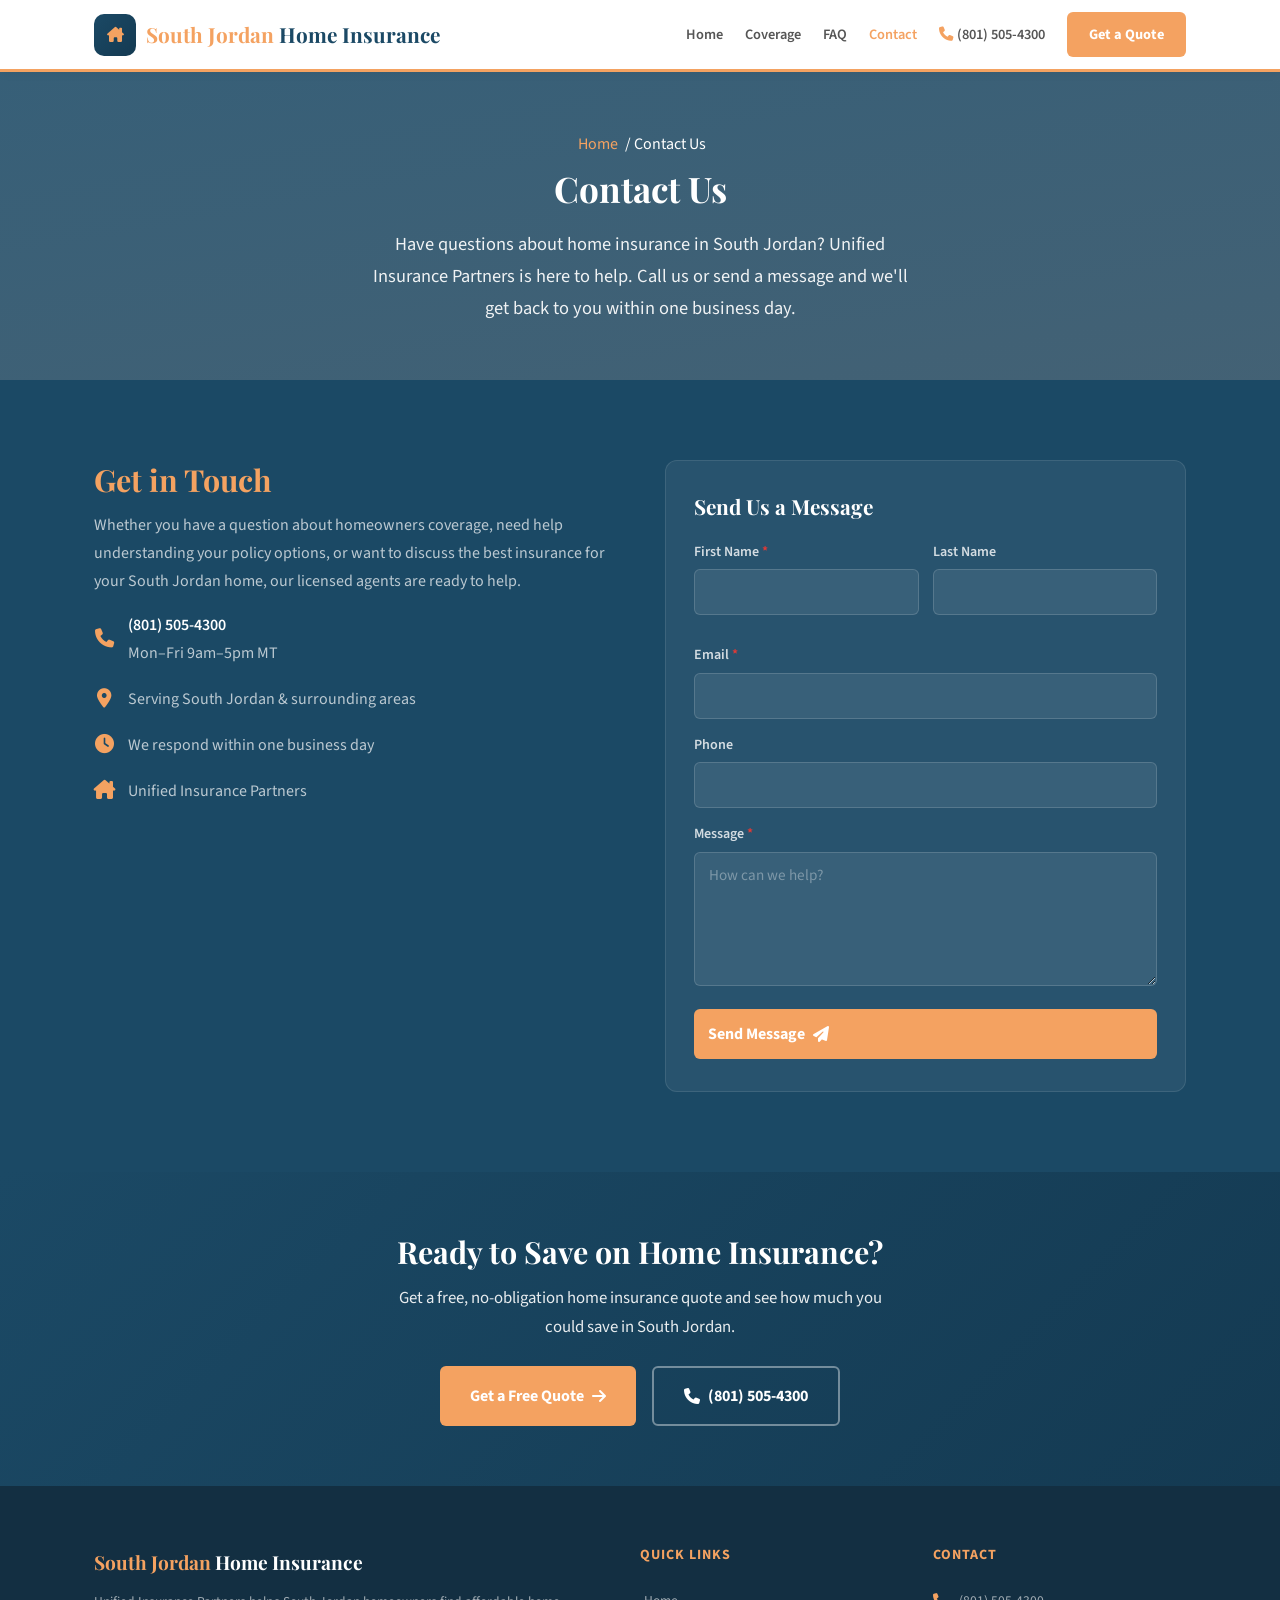
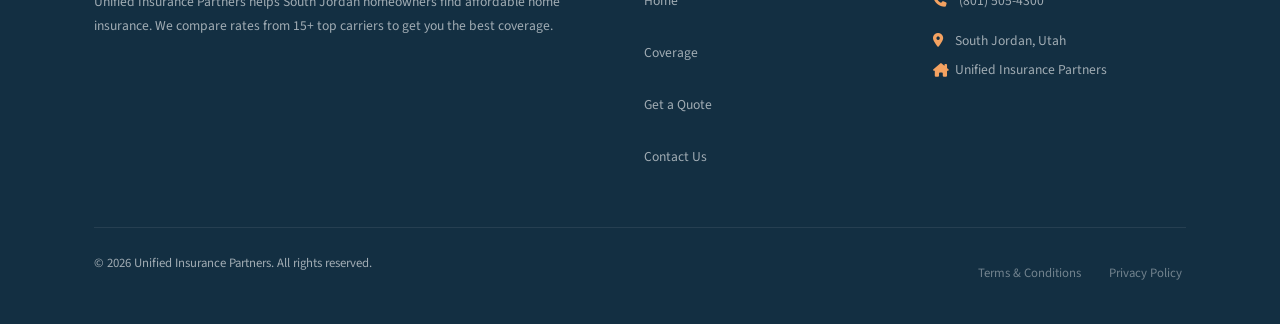
==== contact-us.html @ 520f7b28 "Initial build: southjordanhomeinsurance.com lead gen site" ====
<!DOCTYPE html>
<html lang="en">
<head>
  <meta charset="UTF-8">
  <meta name="viewport" content="width=device-width, initial-scale=1.0">
  <title>Contact Us | South Jordan Home Insurance</title>
  <meta name="description" content="Contact Unified Insurance Partners for questions about home insurance in South Jordan. Call (801) 505-4300 or send a message. We respond within one business day.">
  <link rel="canonical" href="https://southjordanhomeinsurance.com/contact-us">
  <meta name="geo.region" content="US-UT">
  <meta name="geo.placename" content="South Jordan, Utah">
  <meta property="og:title" content="Contact Us | South Jordan Home Insurance">
  <meta property="og:description" content="Have questions about home insurance in South Jordan? Call (801) 505-4300 or send us a message.">
  <meta property="og:type" content="website">
  <meta property="og:url" content="https://southjordanhomeinsurance.com/contact-us">
  <link rel="icon" href="data:image/svg+xml,<svg xmlns='http://www.w3.org/2000/svg' viewBox='0 0 100 100'><text y='.9em' font-size='90'>🏠</text></svg>">
  <link rel="preconnect" href="https://fonts.googleapis.com">
  <link rel="preconnect" href="https://fonts.gstatic.com" crossorigin>
  <link href="https://fonts.googleapis.com/css2?family=Playfair+Display:wght@400;500;600;700;800&family=Source+Sans+3:wght@300;400;600;700&display=swap" rel="stylesheet">
  <link rel="stylesheet" href="https://cdnjs.cloudflare.com/ajax/libs/font-awesome/6.5.1/css/all.min.css">
  <link rel="stylesheet" href="css/style.css">
  <script type="application/ld+json">
  {
    "@context": "https://schema.org",
    "@type": "BreadcrumbList",
    "itemListElement": [
      { "@type": "ListItem", "position": 1, "name": "Home", "item": "https://southjordanhomeinsurance.com/" },
      { "@type": "ListItem", "position": 2, "name": "Contact Us", "item": "https://southjordanhomeinsurance.com/contact-us" }
    ]
  }
  </script>
  <style>
/* Focus styles for accessibility */
a:focus-visible, button:focus-visible, input:focus-visible, select:focus-visible, textarea:focus-visible {
  outline: 2px solid #0369A1;
  outline-offset: 2px;
  border-radius: 2px;
}
*:focus { outline: none; }
*:focus-visible { outline: 2px solid #0369A1; outline-offset: 2px; }

/* Touch target minimum sizes */
a[class*="btn"], a[class*="cta"], a[class*="button"],
button, input[type="submit"], input[type="button"],
.btn, .cta-button, .cta-btn, .nav-link, .footer-link {
  min-height: 44px;
  display: inline-flex;
  align-items: center;
}
nav a, footer a {
  min-height: 44px;
  display: inline-flex;
  align-items: center;
  padding: 8px 4px;
}

/* Form submission feedback */
.form-loading { opacity: 0.7; pointer-events: none; }
.form-success { display: none; padding: 20px; background: #dcfce7; border: 1px solid #16a34a; border-radius: 8px; color: #166534; text-align: center; margin-top: 16px; }
.form-error { display: none; padding: 20px; background: #fef2f2; border: 1px solid #dc2626; border-radius: 8px; color: #991b1b; text-align: center; margin-top: 16px; }
.form-success.active, .form-error.active { display: block; }
.btn-loading { position: relative; color: transparent !important; }
.btn-loading::after { content: ''; position: absolute; width: 20px; height: 20px; top: 50%; left: 50%; margin: -10px 0 0 -10px; border: 2px solid #fff; border-top-color: transparent; border-radius: 50%; animation: spin 0.6s linear infinite; }
@keyframes spin { to { transform: rotate(360deg); } }
  </style>
</head>
<body>
  <a href="#main-content" class="skip-nav" style="position:absolute;left:-9999px;top:auto;width:1px;height:1px;overflow:hidden;z-index:9999;padding:8px 16px;background:#0369A1;color:#fff;font-size:14px;text-decoration:none;">Skip to main content</a>

  <header class="site-header">
    <div class="container">
      <a href="./" class="logo">
        <div class="logo-icon"><i class="fas fa-house-chimney" style="font-size:.95rem;"></i></div>
        <div class="logo-text"><span>South Jordan</span> Home Insurance</div>
      </a>
      <button class="nav-toggle" aria-label="Toggle menu" aria-expanded="false"><span></span><span></span><span></span></button>
      <nav class="main-nav" aria-label="Main navigation">
        <ul>
          <li><a href="./">Home</a></li>
          <li><a href="coverage">Coverage</a></li>
          <li><a href="./#faq">FAQ</a></li>
          <li><a href="contact-us" class="active">Contact</a></li>
          <li><a href="tel:8015054300" class="header-phone"><i class="fas fa-phone"></i> (801) 505-4300</a></li>
          <li><a href="home-insurance-quote" class="nav-cta">Get a Quote</a></li>
        </ul>
      </nav>
    </div>
    <div class="nav-overlay"></div>
  </header>

  <main id="main-content">

    <section class="hero" style="padding:50px 0 55px;">
      <div class="container text-center">
        <nav class="breadcrumb" aria-label="Breadcrumb">
          <a href="./" style="color:#F4A261;">Home</a> <span>/</span> <span>Contact Us</span>
        </nav>
        <h1 style="font-size:2.2rem;">Contact Us</h1>
        <p style="max-width:560px; margin:0 auto;">Have questions about home insurance in South Jordan? Unified Insurance Partners is here to help. Call us or send a message and we'll get back to you within one business day.</p>
      </div>
    </section>

    <section class="contact-section">
      <div class="container">
        <div class="contact-grid">
          <div class="contact-info">
            <h2>Get in Touch</h2>
            <p>Whether you have a question about homeowners coverage, need help understanding your policy options, or want to discuss the best insurance for your South Jordan home, our licensed agents are ready to help.</p>
            <div class="contact-detail">
              <i class="fas fa-phone"></i>
              <div><a href="tel:8015054300">(801) 505-4300</a><br><span>Mon&ndash;Fri 9am&ndash;5pm MT</span></div>
            </div>
            <div class="contact-detail">
              <i class="fas fa-map-marker-alt"></i>
              <div><span>Serving South Jordan &amp; surrounding areas</span></div>
            </div>
            <div class="contact-detail">
              <i class="fas fa-clock"></i>
              <div><span>We respond within one business day</span></div>
            </div>
            <div class="contact-detail">
              <i class="fas fa-house-chimney"></i>
              <div><span>Unified Insurance Partners</span></div>
            </div>
          </div>
          <div class="contact-form-card">
            <h3>Send Us a Message</h3>
            <form data-webhook="https://n8n4.belmontdigitalmarketing.com/webhook/southjordanhomeinsurance-contact-38271" novalidate>
              <div class="form-row">
                <div class="form-group">
                  <label for="firstName">First Name <span style="color:#e53935;">*</span></label>
                  <input type="text" id="firstName" name="firstName" required autocomplete="given-name">
                  <div class="error-msg">Required</div>
                </div>
                <div class="form-group">
                  <label for="lastName">Last Name</label>
                  <input type="text" id="lastName" name="lastName" autocomplete="family-name">
                </div>
              </div>
              <div class="form-group">
                <label for="email">Email <span style="color:#e53935;">*</span></label>
                <input type="email" id="email" name="email" required autocomplete="email">
                <div class="error-msg">Required</div>
              </div>
              <div class="form-group">
                <label for="phone">Phone</label>
                <input type="tel" id="phone" name="phone" autocomplete="tel">
              </div>
              <div class="form-group">
                <label for="message">Message <span style="color:#e53935;">*</span></label>
                <textarea id="message" name="message" rows="5" required placeholder="How can we help?"></textarea>
                <div class="error-msg">Required</div>
              </div>
              <button type="submit" class="btn btn-primary btn-submit" data-label="Send Message">Send Message <i class="fas fa-paper-plane"></i></button>
              <div class="form-success"><i class="fas fa-check-circle"></i> Message sent! We'll respond within one business day.</div>
              <div class="form-error"><i class="fas fa-exclamation-triangle"></i> Something went wrong. Please call <a href="tel:8015054300" style="color:#e53935;">(801) 505-4300</a>.</div>
            </form>
          </div>
        </div>
      </div>
    </section>

    <section class="cta-banner">
      <div class="container">
        <h2>Ready to Save on Home Insurance?</h2>
        <p>Get a free, no-obligation home insurance quote and see how much you could save in South Jordan.</p>
        <div class="cta-buttons">
          <a href="home-insurance-quote" class="btn btn-primary">Get a Free Quote <i class="fas fa-arrow-right"></i></a>
          <a href="tel:8015054300" class="btn btn-phone"><i class="fas fa-phone"></i> (801) 505-4300</a>
        </div>
      </div>
    </section>

  </main>

  <footer class="site-footer">
    <div class="container">
      <div class="footer-grid">
        <div class="footer-about">
          <div class="logo-text"><span style="color:#F4A261;">South Jordan</span> Home Insurance</div>
          <p>Unified Insurance Partners helps South Jordan homeowners find affordable home insurance. We compare rates from 15+ top carriers to get you the best coverage.</p>
        </div>
        <div class="footer-links">
          <h4>Quick Links</h4>
          <ul>
            <li><a href="./">Home</a></li>
            <li><a href="coverage">Coverage</a></li>
            <li><a href="home-insurance-quote">Get a Quote</a></li>
            <li><a href="contact-us">Contact Us</a></li>
          </ul>
        </div>
        <div class="footer-contact">
          <h4>Contact</h4>
          <p><i class="fas fa-phone"></i> <a href="tel:8015054300">(801) 505-4300</a></p>
          <p><i class="fas fa-map-marker-alt"></i> South Jordan, Utah</p>
          <p><i class="fas fa-house-chimney"></i> Unified Insurance Partners</p>
        </div>
      </div>
      <div class="footer-bottom">
        <p>&copy; 2026 Unified Insurance Partners. All rights reserved.</p>
        <div class="footer-legal"><a href="terms">Terms &amp; Conditions</a> <a href="privacy">Privacy Policy</a></div>
      </div>
    </div>
  </footer>

  <!-- Sticky Mobile CTA -->
  <div class="sticky-cta">
    <a href="home-insurance-quote" class="btn btn-primary">Get a Free Quote</a>
    <a href="tel:8015054300" class="btn btn-call"><i class="fas fa-phone"></i> Call</a>
  </div>

  <script src="js/main.js"></script>

  <!-- form-loading-enhancer -->
  <script>
  document.addEventListener('DOMContentLoaded', function() {
    document.querySelectorAll('form[data-webhook]').forEach(function(form) {
      form.addEventListener('submit', function() {
        form.classList.add('form-loading');
        var btn = form.querySelector('button[type="submit"], input[type="submit"]');
        if (btn) btn.classList.add('btn-loading');
      }, true);
    });
    var origFetch = window.fetch;
    if (origFetch) {
      window.fetch = function() {
        var args = arguments;
        var promise = origFetch.apply(this, args);
        promise.then(function(res) {
          document.querySelectorAll('form.form-loading').forEach(function(form) {
            setTimeout(function() {
              form.classList.remove('form-loading');
              var btn = form.querySelector('.btn-loading');
              if (btn) btn.classList.remove('btn-loading');
            }, 200);
          });
        }).catch(function() {
          document.querySelectorAll('form.form-loading').forEach(function(form) {
            form.classList.remove('form-loading');
            var btn = form.querySelector('.btn-loading');
            if (btn) btn.classList.remove('btn-loading');
          });
        });
        return promise;
      };
    }
  });
  </script>
</body>
</html>
---- css/style.css ----
/* ============================================
   South Jordan Home Insurance — Style System
   Colors: Deep Blue #1B4965, Warm Amber #F4A261, White
   Fonts: Playfair Display (headings), Source Sans 3 (body)
   Style: Trustworthy, warm, professional
   ============================================ */

*, *::before, *::after { box-sizing: border-box; margin: 0; padding: 0; }
html { scroll-behavior: smooth; font-size: 16px; }
body {
  font-family: 'Source Sans 3', sans-serif;
  color: #444;
  line-height: 1.75;
  background: #fff;
  -webkit-font-smoothing: antialiased;
}
img { max-width: 100%; height: auto; display: block; }
a { color: #F4A261; text-decoration: none; transition: color .2s; }
a:hover { color: #e08b3a; }

h1, h2, h3, h4 { font-family: 'Playfair Display', serif; color: #1B4965; line-height: 1.3; font-weight: 700; }
h1 { font-size: 2.6rem; margin-bottom: 1rem; }
h2 { font-size: 1.9rem; margin-bottom: .75rem; }
h3 { font-size: 1.3rem; margin-bottom: .5rem; }
p { margin-bottom: 1rem; }

.container { max-width: 1140px; margin: 0 auto; padding: 0 24px; }
.text-center { text-align: center; }
.sr-only { position: absolute; width: 1px; height: 1px; overflow: hidden; clip: rect(0,0,0,0); border: 0; }

/* --- Buttons --- */
.btn {
  display: inline-flex;
  align-items: center;
  gap: 8px;
  padding: 14px 30px;
  border-radius: 6px;
  font-weight: 700;
  font-size: 1rem;
  cursor: pointer;
  border: none;
  transition: all .2s;
  text-decoration: none;
  font-family: 'Source Sans 3', sans-serif;
}
.btn-primary { background: #F4A261; color: #fff; }
.btn-primary:hover { background: #e08b3a; color: #fff; transform: translateY(-1px); box-shadow: 0 6px 20px rgba(244,162,97,.3); }
.btn-outline { border: 2px solid #F4A261; color: #F4A261; background: transparent; }
.btn-outline:hover { background: #F4A261; color: #fff; }
.btn-white { background: #fff; color: #1B4965; }
.btn-white:hover { background: #f0f4f8; color: #143a52; }
.btn-phone { background: transparent; border: 2px solid rgba(255,255,255,.4); color: #fff; }
.btn-phone:hover { border-color: #fff; background: rgba(255,255,255,.1); color: #fff; }

/* --- Header --- */
.site-header {
  background: #fff;
  position: sticky;
  top: 0;
  z-index: 100;
  box-shadow: 0 1px 10px rgba(0,0,0,.06);
  border-bottom: 3px solid #F4A261;
}
.site-header .container {
  display: flex;
  justify-content: space-between;
  align-items: center;
  padding-top: 12px;
  padding-bottom: 12px;
}
.logo { display: flex; align-items: center; gap: 10px; text-decoration: none; }
.logo-icon {
  width: 42px;
  height: 42px;
  background: linear-gradient(135deg, #1B4965, #143a52);
  border-radius: 10px;
  display: flex;
  align-items: center;
  justify-content: center;
  color: #F4A261;
  font-size: 1rem;
}
.logo-text {
  font-family: 'Playfair Display', serif;
  font-size: 1.3rem;
  font-weight: 700;
  color: #1B4965;
}
.logo-text span { color: #F4A261; }

.nav-toggle { display: none; background: none; border: none; cursor: pointer; padding: 8px; }
.nav-toggle span { display: block; width: 26px; height: 3px; background: #1B4965; margin: 5px 0; border-radius: 2px; transition: .3s; }

.main-nav ul { list-style: none; display: flex; gap: 22px; align-items: center; }
.main-nav a { color: #555; font-weight: 600; font-size: .9rem; padding: 6px 0; transition: color .2s; }
.main-nav a:hover, .main-nav a.active { color: #F4A261; }
.header-phone { color: #1B4965; font-weight: 700; font-size: .9rem; white-space: nowrap; }
.header-phone i { color: #F4A261; margin-right: 4px; }
.header-phone:hover { color: #F4A261; }
.nav-cta {
  background: #F4A261 !important;
  color: #fff !important;
  padding: 10px 22px !important;
  border-radius: 6px;
  font-weight: 700 !important;
}
.nav-cta:hover { background: #e08b3a !important; }

/* --- Hero --- */
.hero {
  background: linear-gradient(170deg, rgba(27,73,101,.88) 0%, rgba(20,58,82,.80) 100%),
              url('https://images.unsplash.com/photo-1570129477492-45c003edd2be?w=1400&q=80') center/cover no-repeat;
  color: #fff;
  padding: 90px 0 100px;
}
.hero h1 { color: #fff; }
.hero h1 span { color: #F4A261; }
.hero p { font-size: 1.15rem; max-width: 560px; margin-bottom: 2rem; opacity: .92; }

.hero-zip-form {
  display: flex;
  gap: 0;
  max-width: 400px;
  margin-bottom: 16px;
}
.hero-zip-form input {
  flex: 1;
  padding: 15px 18px;
  border: 2px solid rgba(255,255,255,.3);
  border-right: none;
  border-radius: 6px 0 0 6px;
  font-size: 1.05rem;
  font-family: 'Source Sans 3', sans-serif;
  background: rgba(255,255,255,.12);
  color: #fff;
  outline: none;
  transition: border-color .2s;
}
.hero-zip-form input::placeholder { color: rgba(255,255,255,.5); }
.hero-zip-form input:focus { border-color: #F4A261; background: rgba(255,255,255,.18); }
.hero-zip-form button {
  padding: 15px 28px;
  background: #F4A261;
  color: #fff;
  border: 2px solid #F4A261;
  border-radius: 0 6px 6px 0;
  font-family: 'Source Sans 3', sans-serif;
  font-weight: 700;
  font-size: .95rem;
  cursor: pointer;
  white-space: nowrap;
  transition: background .2s;
}
.hero-zip-form button:hover { background: #e08b3a; border-color: #e08b3a; }
.hero-zip-form.shake { animation: shake .4s ease-in-out; }
@keyframes shake { 0%,100%{transform:translateX(0)} 25%{transform:translateX(-6px)} 75%{transform:translateX(6px)} }

.hero-phone { margin-bottom: 20px; font-size: 1rem; opacity: .85; }
.hero-phone a { color: #fff; font-weight: 700; }
.hero-phone a:hover { color: #F4A261; }

.trust-badges { display: flex; gap: 24px; flex-wrap: wrap; }
.trust-badges .badge { display: flex; align-items: center; gap: 8px; font-size: .88rem; opacity: .85; }
.trust-badges .badge i { color: #F4A261; font-size: 1rem; }

/* --- Stats Bar --- */
.stats-bar { background: #fff; padding: 0; margin-top: -40px; position: relative; z-index: 10; }
.stats-bar .container { background: #fff; border-radius: 12px; box-shadow: 0 8px 30px rgba(0,0,0,.08); padding: 32px 40px; display: grid; grid-template-columns: repeat(4, 1fr); gap: 24px; }
.stat-item { text-align: center; }
.stat-number { font-family: 'Playfair Display', serif; font-size: 1.8rem; font-weight: 800; color: #F4A261; display: block; }
.stat-label { font-size: .85rem; color: #777; margin-top: 4px; }

/* --- Sections --- */
.section { padding: 80px 0; }
.section-alt { background: #f7f3ee; }
.section-amber { background: linear-gradient(135deg, #F4A261, #e08b3a); color: #fff; }
.section-amber h2 { color: #fff; }
.section-dark { background: #1B4965; color: #eee; }
.section-dark h2 { color: #F4A261; }
.section-header { text-align: center; max-width: 680px; margin: 0 auto 48px; }
.section-header p { color: #777; font-size: 1.05rem; }

/* --- How It Works --- */
.steps-grid { display: grid; grid-template-columns: repeat(3, 1fr); gap: 36px; position: relative; }
.step-card { text-align: center; position: relative; padding: 0 16px; }
.step-number {
  width: 56px; height: 56px;
  background: linear-gradient(135deg, #1B4965, #143a52);
  border-radius: 50%;
  display: flex; align-items: center; justify-content: center;
  color: #F4A261; font-family: 'Playfair Display', serif; font-weight: 800; font-size: 1.3rem;
  margin: 0 auto 18px;
  box-shadow: 0 4px 12px rgba(27,73,101,.3);
}
.step-card h3 { font-size: 1.15rem; margin-bottom: 8px; }
.step-card p { color: #666; font-size: .92rem; margin: 0; }
.step-connector {
  position: absolute;
  top: 28px;
  left: calc(50% + 36px);
  width: calc(100% - 72px);
  height: 2px;
  background: #d4e4f0;
}
.step-card:last-child .step-connector { display: none; }

/* --- Coverage Cards --- */
.coverage-grid { display: grid; grid-template-columns: repeat(3, 1fr); gap: 24px; }
.coverage-card {
  background: #fff;
  border-radius: 10px;
  padding: 30px 24px;
  border: 1px solid #e8e8e8;
  transition: box-shadow .3s, transform .2s;
}
.coverage-card:hover { box-shadow: 0 8px 25px rgba(0,0,0,.06); transform: translateY(-2px); }
.coverage-card i { font-size: 1.8rem; color: #F4A261; margin-bottom: 14px; display: block; }
.coverage-card h3 { font-size: 1.1rem; margin-bottom: 8px; }
.coverage-card p { color: #666; font-size: .9rem; margin: 0; }

/* --- Why Choose Us --- */
.why-grid { display: grid; grid-template-columns: 1fr 1fr; gap: 50px; align-items: center; }
.why-list { list-style: none; }
.why-list li {
  display: flex; gap: 14px; align-items: flex-start;
  padding: 14px 0;
  border-bottom: 1px solid #eee;
}
.why-list li:last-child { border-bottom: none; }
.why-list i { color: #F4A261; font-size: 1.2rem; margin-top: 3px; flex-shrink: 0; }
.why-list strong { display: block; color: #1B4965; margin-bottom: 2px; }
.why-list span { color: #666; font-size: .9rem; }
.why-image {
  border-radius: 12px;
  overflow: hidden;
  box-shadow: 0 12px 40px rgba(0,0,0,.08);
}

/* --- Content Split --- */
.content-split { display: grid; grid-template-columns: 5fr 4fr; gap: 50px; align-items: start; }

/* --- Info Cards --- */
.info-grid { display: grid; grid-template-columns: repeat(3, 1fr); gap: 24px; }
.info-card {
  background: #fff;
  border-radius: 10px;
  padding: 30px 24px;
  border: 1px solid #e8e8e8;
  transition: box-shadow .3s, transform .2s;
}
.info-card:hover { box-shadow: 0 8px 25px rgba(0,0,0,.06); transform: translateY(-2px); }
.info-card i { font-size: 1.8rem; color: #F4A261; margin-bottom: 14px; }
.info-card p { color: #666; font-size: .9rem; margin: 0; }

/* --- Carrier Logos --- */
.carrier-section { text-align: center; }
.carrier-grid {
  display: flex; flex-wrap: wrap; justify-content: center;
  gap: 36px; align-items: center;
  margin-top: 24px;
}
.carrier-grid span {
  font-family: 'Source Sans 3', sans-serif;
  font-weight: 700;
  font-size: 1rem;
  color: #999;
  padding: 12px 20px;
  background: #f7f7f7;
  border-radius: 8px;
  border: 1px solid #eee;
}

/* --- FAQ --- */
.faq-list { max-width: 780px; margin: 0 auto; }
.faq-item { border: 1px solid #e8e8e8; border-radius: 8px; margin-bottom: 10px; overflow: hidden; background: #fff; }
.faq-question {
  width: 100%; padding: 18px 22px; background: none; border: none;
  display: flex; justify-content: space-between; align-items: center;
  cursor: pointer; font-family: 'Source Sans 3', sans-serif; font-weight: 600;
  font-size: 1rem; color: #1B4965; text-align: left; transition: background .2s;
}
.faq-question:hover { background: #f7f3ee; }
.faq-question i { color: #F4A261; transition: transform .3s; font-size: .85rem; }
.faq-item.active .faq-question i { transform: rotate(180deg); }
.faq-answer { max-height: 0; overflow: hidden; transition: max-height .3s ease; }
.faq-answer-inner { padding: 0 22px 18px; color: #555; font-size: .95rem; line-height: 1.7; }

/* --- CTA Banner --- */
.cta-banner { background: linear-gradient(135deg, #1B4965, #143a52); padding: 60px 0; text-align: center; color: #fff; }
.cta-banner h2 { color: #fff; margin-bottom: 12px; }
.cta-banner p { font-size: 1.05rem; max-width: 520px; margin: 0 auto 24px; opacity: .9; }
.cta-buttons { display: flex; justify-content: center; gap: 16px; flex-wrap: wrap; }

/* --- Contact Section --- */
.contact-section { background: #1B4965; color: #eee; padding: 80px 0; }
.contact-grid { display: grid; grid-template-columns: 1fr 1fr; gap: 50px; align-items: start; }
.contact-info h2 { color: #F4A261; }
.contact-info p { color: rgba(255,255,255,.7); }
.contact-detail { display: flex; align-items: center; gap: 14px; margin-bottom: 18px; }
.contact-detail i { color: #F4A261; font-size: 1.2rem; width: 20px; text-align: center; }
.contact-detail a { color: #fff; font-weight: 600; }
.contact-detail a:hover { color: #F4A261; }
.contact-detail span { color: rgba(255,255,255,.7); }
.contact-form-card {
  background: rgba(255,255,255,.06);
  border: 1px solid rgba(255,255,255,.1);
  border-radius: 12px;
  padding: 32px 28px;
}
.contact-form-card h3 { color: #fff; margin-bottom: 20px; }
.contact-form-card .form-group label { color: rgba(255,255,255,.8); }
.contact-form-card .form-group input,
.contact-form-card .form-group textarea {
  background: rgba(255,255,255,.08);
  border-color: rgba(255,255,255,.15);
  color: #fff;
}
.contact-form-card .form-group input:focus,
.contact-form-card .form-group textarea:focus {
  border-color: #F4A261;
  box-shadow: 0 0 0 3px rgba(244,162,97,.15);
}
.contact-form-card .form-group input::placeholder,
.contact-form-card .form-group textarea::placeholder { color: rgba(255,255,255,.35); }

/* --- Forms --- */
.form-wrapper {
  background: #fff;
  border-radius: 12px;
  padding: 36px 32px;
  box-shadow: 0 6px 28px rgba(0,0,0,.07);
  border: 1px solid #e8e8e8;
}
.form-wrapper h2 { text-align: center; margin-bottom: 4px; font-size: 1.5rem; }
.form-subtitle { text-align: center; color: #888; margin-bottom: 24px; font-size: .9rem; }

.form-row { display: grid; grid-template-columns: 1fr 1fr; gap: 14px; margin-bottom: 14px; }
.form-group { margin-bottom: 14px; }
.form-group label { display: block; font-weight: 600; margin-bottom: 5px; color: #1B4965; font-size: .88rem; }
.form-group input, .form-group select, .form-group textarea {
  width: 100%; padding: 11px 14px; border: 1.5px solid #d0d0d0; border-radius: 6px;
  font-size: .95rem; font-family: 'Source Sans 3', sans-serif; transition: border-color .2s, box-shadow .2s;
  background: #fff;
}
.form-group input:focus, .form-group select:focus, .form-group textarea:focus { outline: none; border-color: #F4A261; box-shadow: 0 0 0 3px rgba(244,162,97,.12); }
.form-group textarea { resize: vertical; min-height: 70px; }
.form-group .error-msg { color: #e53935; font-size: .78rem; margin-top: 3px; display: none; }
.form-group.has-error input, .form-group.has-error select, .form-group.has-error textarea { border-color: #e53935; }
.form-group.has-error .error-msg { display: block; }
.form-consent { font-size: .8rem; color: #999; margin-bottom: 16px; display: flex; gap: 8px; align-items: flex-start; }
.form-consent input[type="checkbox"] { margin-top: 3px; accent-color: #F4A261; }
.btn-submit { width: 100%; padding: 14px; font-size: 1rem; }
.form-success, .form-error { display: none; padding: 14px; border-radius: 8px; margin-top: 14px; font-weight: 600; text-align: center; font-size: .9rem; }
.form-success { background: #e8f5e9; color: #2e7d32; border: 1px solid #c8e6c9; }
.form-error { background: #ffebee; color: #c62828; border: 1px solid #ffcdd2; }

/* --- Multi-Step Form --- */
.form-progress { display: flex; justify-content: center; gap: 8px; margin-bottom: 28px; }
.form-progress-step {
  display: flex; align-items: center; gap: 8px;
  font-size: .85rem; font-weight: 600; color: #bbb;
  font-family: 'Source Sans 3', sans-serif;
}
.form-progress-step.active { color: #F4A261; }
.form-progress-step.completed { color: #e08b3a; }
.form-progress-dot {
  width: 30px; height: 30px;
  border-radius: 50%;
  border: 2px solid #ddd;
  display: flex; align-items: center; justify-content: center;
  font-size: .8rem; font-weight: 700;
}
.form-progress-step.active .form-progress-dot { border-color: #F4A261; background: #F4A261; color: #fff; }
.form-progress-step.completed .form-progress-dot { border-color: #e08b3a; background: #e08b3a; color: #fff; }
.form-progress-line { width: 40px; height: 2px; background: #ddd; align-self: center; }
.form-progress-line.active { background: #F4A261; }

.form-step { display: none; }
.form-step.active { display: block; }
.form-step-nav { display: flex; gap: 12px; margin-top: 8px; }
.form-step-nav .btn { flex: 1; justify-content: center; }
.btn-skip { background: transparent; color: #999; border: 1px solid #ddd; }
.btn-skip:hover { background: #f5f5f5; color: #666; }

/* --- Older Home Fields (conditional) --- */
.older-home-fields { display: none; }
.older-home-fields.visible { display: block; }
.older-home-note {
  background: #fff8f0;
  border: 1px solid #F4A261;
  border-radius: 8px;
  padding: 14px 18px;
  margin-bottom: 14px;
  font-size: .9rem;
  color: #1B4965;
}
.older-home-note i { color: #F4A261; margin-right: 6px; }

/* --- Trust Signals (below form) --- */
.form-trust { display: flex; justify-content: center; gap: 24px; margin-top: 20px; flex-wrap: wrap; }
.form-trust-item { display: flex; align-items: center; gap: 6px; font-size: .8rem; color: #888; }
.form-trust-item i { color: #F4A261; }

/* --- Coverage Table --- */
.coverage-table { width: 100%; border-collapse: collapse; margin: 24px 0; }
.coverage-table th { background: #1B4965; color: #fff; padding: 12px 16px; text-align: left; font-family: 'Source Sans 3', sans-serif; font-weight: 700; font-size: .9rem; }
.coverage-table td { padding: 12px 16px; border-bottom: 1px solid #e8e8e8; font-size: .9rem; color: #555; }
.coverage-table tr:nth-child(even) td { background: #f7f3ee; }
.coverage-table tr:hover td { background: #fff8f0; }

/* --- Breadcrumbs --- */
.breadcrumbs { padding: 14px 0; font-size: .82rem; color: #999; }
.breadcrumbs a { color: #F4A261; }
.breadcrumbs a:hover { color: #e08b3a; }
.breadcrumbs span { margin: 0 6px; color: #ccc; }

/* --- Thank You Page --- */
.thank-you-icon { font-size: 4rem; color: #4caf50; margin-bottom: 20px; }
.thank-you-steps { display: grid; grid-template-columns: repeat(3, 1fr); gap: 28px; max-width: 700px; margin: 36px auto 0; }
.thank-you-step { text-align: center; }
.thank-you-step .step-num {
  width: 44px; height: 44px;
  background: #e8f5e9;
  border-radius: 50%;
  display: flex; align-items: center; justify-content: center;
  color: #4caf50; font-weight: 700; font-family: 'Source Sans 3', sans-serif;
  margin: 0 auto 12px;
}
.thank-you-step p { font-size: .9rem; color: #666; margin: 0; }

/* --- 404 Page --- */
.error-code { font-size: 8rem; font-weight: 800; color: #F4A261; font-family: 'Playfair Display', serif; line-height: 1; }

/* --- Legal Pages --- */
.legal-content { max-width: 800px; margin: 0 auto; }
.legal-content h2 { font-size: 1.4rem; margin-top: 2rem; }
.legal-content p, .legal-content li { color: #555; font-size: .95rem; }
.legal-content ul { margin: 12px 0 12px 24px; }
.legal-content li { margin-bottom: 6px; }

/* --- Footer --- */
.site-footer { background: #132f42; color: rgba(255,255,255,.6); padding: 60px 0 28px; }
.footer-grid { display: grid; grid-template-columns: 2fr 1fr 1fr; gap: 40px; margin-bottom: 40px; }
.footer-about .logo-text { color: #fff; font-size: 1.2rem; }
.footer-about p { font-size: .85rem; margin-top: 10px; }
.footer-links h4, .footer-contact h4 { color: #F4A261; font-size: .88rem; margin-bottom: 14px; text-transform: uppercase; letter-spacing: 1px; font-family: 'Source Sans 3', sans-serif; }
.footer-links ul { list-style: none; }
.footer-links li { margin-bottom: 8px; }
.footer-links a { color: rgba(255,255,255,.6); font-size: .85rem; }
.footer-links a:hover { color: #F4A261; }
.footer-contact p { font-size: .85rem; margin-bottom: 6px; display: flex; align-items: center; gap: 8px; }
.footer-contact i { color: #F4A261; width: 14px; }
.footer-contact a { color: rgba(255,255,255,.6); }
.footer-contact a:hover { color: #F4A261; }
.footer-bottom { border-top: 1px solid rgba(255,255,255,.08); padding-top: 24px; display: flex; justify-content: space-between; font-size: .8rem; }
.footer-bottom a { color: rgba(255,255,255,.4); }
.footer-bottom a:hover { color: #F4A261; }
.footer-legal { display: flex; gap: 20px; }

/* --- Sticky Mobile CTA --- */
.sticky-cta {
  display: none;
  position: fixed;
  bottom: 0;
  left: 0;
  right: 0;
  background: #fff;
  padding: 10px 16px;
  box-shadow: 0 -4px 20px rgba(0,0,0,.1);
  z-index: 90;
  gap: 10px;
  align-items: center;
  justify-content: center;
}
.sticky-cta .btn { flex: 1; justify-content: center; padding: 12px 16px; font-size: .9rem; }
.sticky-cta .btn-call { background: #1B4965; color: #fff; }
.sticky-cta .btn-call:hover { background: #143a52; }

/* --- Responsive --- */
@media (max-width: 968px) {
  .info-grid, .coverage-grid { grid-template-columns: 1fr 1fr; }
  .content-split { grid-template-columns: 1fr; }
  .footer-grid { grid-template-columns: 1fr; }
  .stats-bar .container { grid-template-columns: repeat(2, 1fr); gap: 20px; }
  .steps-grid { grid-template-columns: 1fr; gap: 24px; }
  .step-connector { display: none; }
  .why-grid { grid-template-columns: 1fr; }
  .contact-grid { grid-template-columns: 1fr; }
  .thank-you-steps { grid-template-columns: 1fr; }
  h1 { font-size: 2.1rem; }
  .hero { padding: 60px 0 70px; }
}

@media (max-width: 768px) {
  .nav-toggle { display: block; }
  .main-nav {
    position: fixed; top: 0; right: -100%; width: 270px; height: 100vh;
    background: #fff; box-shadow: -4px 0 20px rgba(0,0,0,.08);
    transition: right .3s; z-index: 200; padding: 70px 28px 28px;
  }
  .main-nav.open { right: 0; }
  .main-nav ul { flex-direction: column; gap: 0; }
  .main-nav li { border-bottom: 1px solid #eee; }
  .main-nav a { display: block; padding: 14px 0; }
  .nav-overlay { display: none; position: fixed; inset: 0; background: rgba(0,0,0,.3); z-index: 150; }
  .nav-overlay.active { display: block; }
  .header-phone { display: none; }
  .form-row { grid-template-columns: 1fr; }
  .form-wrapper { padding: 24px 18px; }
  .footer-bottom { flex-direction: column; gap: 10px; text-align: center; }
  .section { padding: 50px 0; }
  .info-grid, .coverage-grid { grid-template-columns: 1fr; }
  .trust-badges { gap: 14px; }
  .cta-buttons { flex-direction: column; align-items: center; }
  .stats-bar { margin-top: -24px; }
  .stats-bar .container { padding: 24px 20px; }
  .stat-number { font-size: 1.5rem; }
  .sticky-cta.visible { display: flex; }
  .site-footer { padding-bottom: 80px; }
  .coverage-table { font-size: .85rem; }
  .coverage-table th, .coverage-table td { padding: 10px 12px; }
}
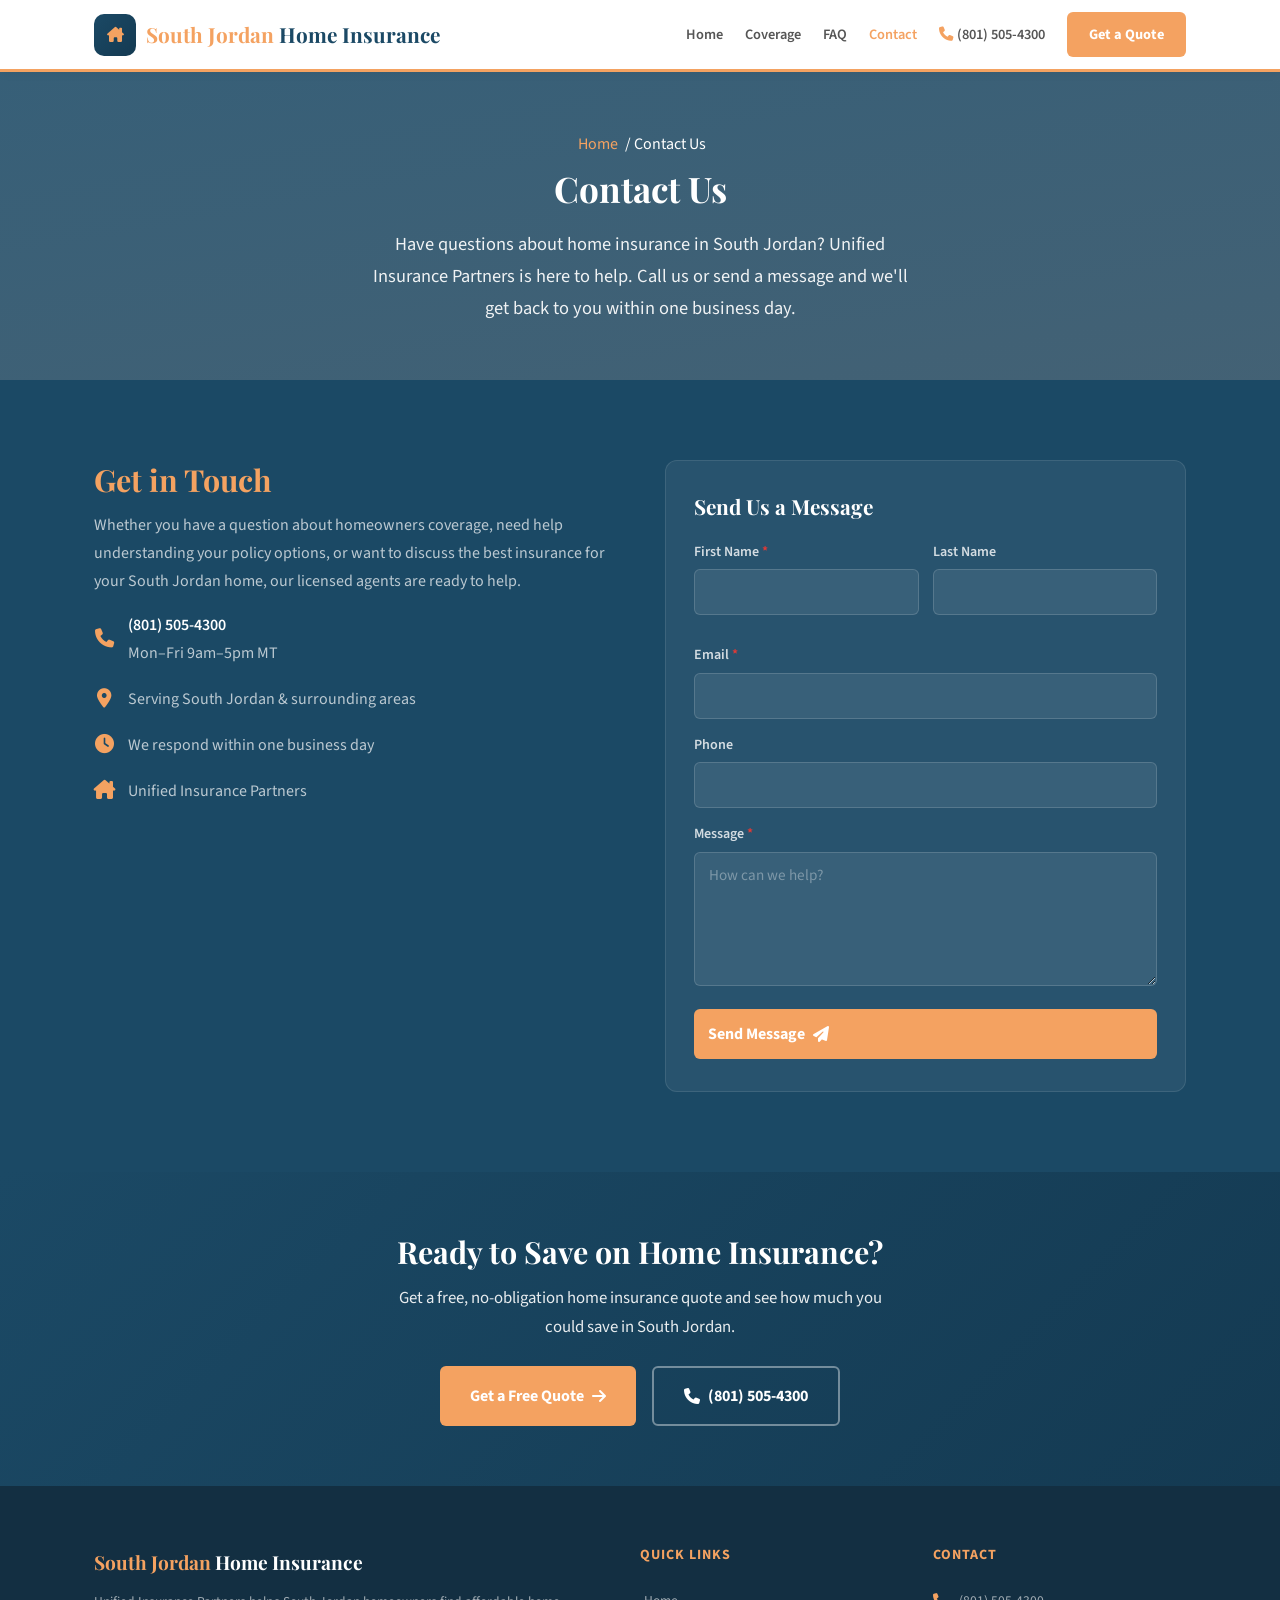
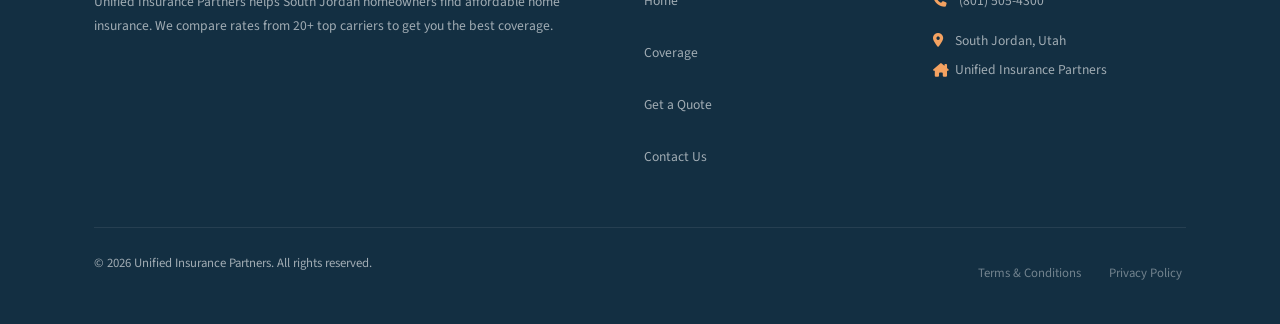
==== commit 5c968269: "Update carrier count from 15+ to 20+ across all pages" ====
--- a/contact-us.html
+++ b/contact-us.html
@@ -177,7 +177,7 @@
       <div class="footer-grid">
         <div class="footer-about">
           <div class="logo-text"><span style="color:#F4A261;">South Jordan</span> Home Insurance</div>
-          <p>Unified Insurance Partners helps South Jordan homeowners find affordable home insurance. We compare rates from 15+ top carriers to get you the best coverage.</p>
+          <p>Unified Insurance Partners helps South Jordan homeowners find affordable home insurance. We compare rates from 20+ top carriers to get you the best coverage.</p>
         </div>
         <div class="footer-links">
           <h4>Quick Links</h4>
